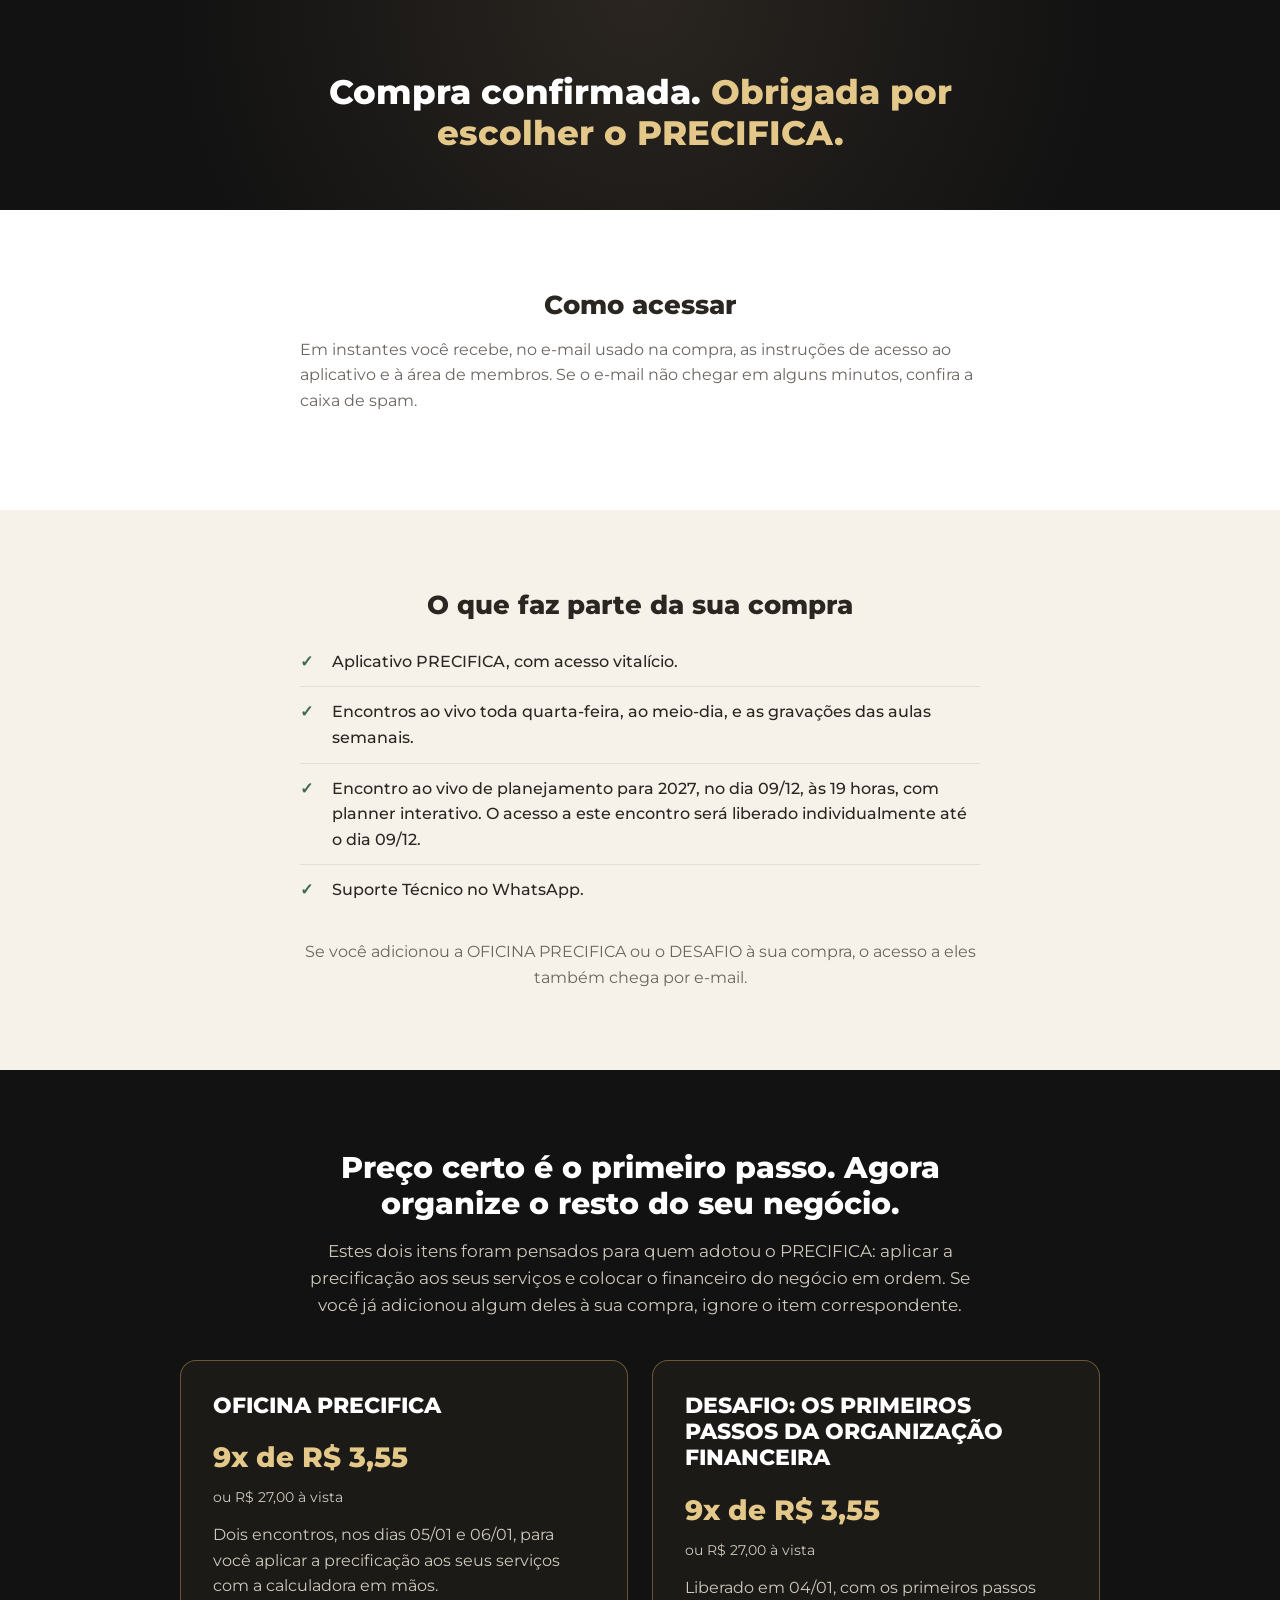
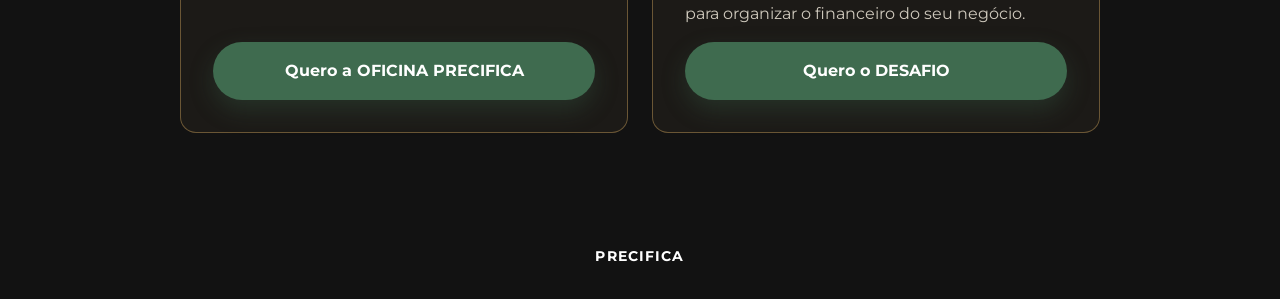
==== obrigado.html @ de4f3393 "Add files via upload" ====
<!DOCTYPE html>
<html lang="pt-BR">
<head>
<meta charset="UTF-8">
<meta name="viewport" content="width=device-width, initial-scale=1.0">
<meta name="robots" content="noindex">
<title>Compra confirmada | PRECIFICA</title>
<link rel="preconnect" href="https://fonts.googleapis.com">
<link rel="preconnect" href="https://fonts.gstatic.com" crossorigin>
<link href="https://fonts.googleapis.com/css2?family=Montserrat:wght@400;500;600;700;800;900&display=swap" rel="stylesheet">
<link rel="stylesheet" href="obrigado.css">
<style>
.obg-hero { background: radial-gradient(circle at top, #2a2520 0%, var(--black) 70%); color: var(--white); padding: 72px 0 56px; text-align: center; }
.obg-hero h1 { font-size: 34px; color: var(--white); max-width: 720px; margin: 0 auto; }
.obg-hero h1 span { color: var(--gold-light); }
.obg-bloco { max-width: 680px; margin: 0 auto; text-align: left; }
.obg-bloco h2 { font-size: 26px; text-align: center; }
.obg-lista { list-style: none; margin: 0 auto; padding: 0; max-width: 680px; text-align: left; }
.obg-lista li { padding: 12px 0 12px 32px; position: relative; border-bottom: 1px solid rgba(0,0,0,0.08); color: var(--text-dark); font-weight: 500; }
.obg-lista li:last-child { border-bottom: 0; }
.obg-lista li::before { content: "✓"; position: absolute; left: 0; color: var(--green); font-weight: 700; }
.obg-nota { text-align: center; max-width: 680px; margin: 24px auto 0; }
.obg-oferta h2 { color: var(--white); text-align: center; max-width: 720px; margin-left: auto; margin-right: auto; }
.obg-oferta .section-sub { color: #cfc9bd; text-align: center; max-width: 680px; margin-left: auto; margin-right: auto; }
.obg-cards { display: grid; grid-template-columns: 1fr; gap: 24px; max-width: 920px; margin: 32px auto 0; }
.obg-card { background: var(--black-soft); border: 1px solid rgba(201,161,90,0.45); border-radius: var(--radius); padding: 32px; text-align: left; display: flex; flex-direction: column; }
.obg-card h3 { font-size: 22px; color: var(--white); }
.obg-card .obg-preco { font-size: 28px; font-weight: 800; color: var(--gold-light); margin-bottom: 12px; }
.obg-avista { color: #cfc9bd; font-size: 14px; margin: -6px 0 14px; }
.obg-card p { color: #cfc9bd; flex-grow: 1; }
@media (min-width: 820px) { .obg-cards { grid-template-columns: 1fr 1fr; } }
@media (max-width: 600px) { .obg-hero h1 { font-size: 26px; } .obg-bloco h2 { font-size: 22px; } .obg-card { padding: 24px; } }
.obg-rodape { background: var(--black); color: #8f897e; text-align: center; padding: 32px 16px; font-size: 14px; }
.obg-rodape strong { color: var(--white); letter-spacing: 0.08em; }
</style>
<!-- Meta Pixel -->
<script>
!function(f,b,e,v,n,t,s)
{if(f.fbq)return;n=f.fbq=function(){n.callMethod?
n.callMethod.apply(n,arguments):n.queue.push(arguments)};
if(!f._fbq)f._fbq=n;n.push=n;n.loaded=!0;n.version='2.0';
n.queue=[];t=b.createElement(e);t.async=!0;
t.src=v;s=b.getElementsByTagName(e)[0];
s.parentNode.insertBefore(t,s)}(window,document,'script',
'https://connect.facebook.net/en_US/fbevents.js');
fbq('init', '912333024518049');
fbq('track', 'PageView');
</script>
<noscript><img height="1" width="1" style="display:none" alt=""
src="https://www.facebook.com/tr?id=912333024518049&ev=PageView&noscript=1"/></noscript>
<!-- Fim do Meta Pixel -->
</head>
<body>

<header class="obg-hero">
  <div class="container">
    <h1>Compra confirmada. <span>Obrigada por escolher o PRECIFICA.</span></h1>
  </div>
</header>

<section class="section section-light">
  <div class="container">
    <div class="obg-bloco">
      <h2>Como acessar</h2>
      <p>Em instantes você recebe, no e-mail usado na compra, as instruções de acesso ao aplicativo e à área de membros. Se o e-mail não chegar em alguns minutos, confira a caixa de spam.</p>
    </div>
  </div>
</section>

<section class="section section-cream">
  <div class="container">
    <div class="obg-bloco">
      <h2>O que faz parte da sua compra</h2>
    </div>
    <ul class="obg-lista">
      <li>Aplicativo PRECIFICA, com acesso vitalício.</li>
      <li>Encontros ao vivo toda quarta-feira, ao meio-dia, e as gravações das aulas semanais.</li>
      <li>Encontro ao vivo de planejamento para 2027, no dia 09/12, às 19 horas, com planner interativo. O acesso a este encontro será liberado individualmente até o dia 09/12.</li>
      <li>Suporte Técnico no WhatsApp.</li>
    </ul>
    <p class="obg-nota">Se você adicionou a OFICINA PRECIFICA ou o DESAFIO à sua compra, o acesso a eles também chega por e-mail.</p>
  </div>
</section>

<section class="section section-dark obg-oferta">
  <div class="container">
    <h2>Preço certo é o primeiro passo. Agora organize o resto do seu negócio.</h2>
    <p class="section-sub">Estes dois itens foram pensados para quem adotou o PRECIFICA: aplicar a precificação aos seus serviços e colocar o financeiro do negócio em ordem. Se você já adicionou algum deles à sua compra, ignore o item correspondente.</p>

    <div class="obg-cards">
      <div class="obg-card">
        <h3>OFICINA PRECIFICA</h3>
        <div class="obg-preco">9x de R$ 3,55</div>
        <div class="obg-avista">ou R$ 27,00 à vista</div>
        <p>Dois encontros, nos dias 05/01 e 06/01, para você aplicar a precificação aos seus serviços com a calculadora em mãos.</p>
        <a class="btn btn-primary btn-block" href="https://pay.hotmart.com/X108074579D?off=qgiktrbw">Quero a OFICINA PRECIFICA</a>
      </div>

      <div class="obg-card">
        <h3>DESAFIO: OS PRIMEIROS PASSOS DA ORGANIZAÇÃO FINANCEIRA</h3>
        <div class="obg-preco">9x de R$ 3,55</div>
        <div class="obg-avista">ou R$ 27,00 à vista</div>
        <p>Liberado em 04/01, com os primeiros passos para organizar o financeiro do seu negócio.</p>
        <a class="btn btn-primary btn-block" href="https://pay.hotmart.com/R108335498U?off=nczy18hn">Quero o DESAFIO</a>
      </div>
    </div>
  </div>
</section>

<footer class="obg-rodape"><strong>PRECIFICA</strong></footer>

</body>
</html>
---- obrigado.css ----
:root {
  --black: #121212;
  --black-soft: #1c1a17;
  --gold: #c9a15a;
  --gold-light: #e4c88a;
  --cream: #f6f1e9;
  --nude: #ece3d6;
  --white: #ffffff;
  --text-dark: #2a2622;
  --text-muted: #6b6560;
  --green: #3f6b4f;
  --green-dark: #345a42;
  --radius: 16px;
  --max-width: 1100px;
}

* { box-sizing: border-box; }

body {
  margin: 0;
  font-family: 'Montserrat', sans-serif;
  color: var(--text-dark);
  background: var(--white);
  line-height: 1.6;
  -webkit-font-smoothing: antialiased;
}

h1, h2, h3 { font-weight: 800; margin: 0 0 16px; line-height: 1.2; }
p { margin: 0 0 16px; color: var(--text-muted); }

.container {
  max-width: var(--max-width);
  margin: 0 auto;
  padding: 0 24px;
}

.center { text-align: center; }
.center .section-sub { margin-left: auto; margin-right: auto; max-width: 640px; }

/* Announcement bar */
.announce {
  background: linear-gradient(90deg, var(--gold), var(--gold-light));
  color: var(--black);
  text-align: center;
  font-size: 14px;
  font-weight: 600;
  padding: 10px 16px;
}

/* Hero */
.hero {
  background: radial-gradient(circle at top, #2a2520 0%, var(--black) 70%);
  color: var(--white);
  padding: 72px 0 56px;
}
.hero-inner { text-align: center; max-width: 760px; margin: 0 auto; }
.badge {
  display: inline-block;
  border: 1px solid var(--gold);
  color: var(--gold-light);
  font-size: 13px;
  font-weight: 600;
  letter-spacing: 0.04em;
  padding: 8px 18px;
  border-radius: 999px;
  margin-bottom: 24px;
}
.hero h1 {
  font-size: 40px;
  color: var(--white);
}
.hero h1 .accent { color: var(--gold-light); }
.hero-sub {
  font-size: 18px;
  color: #d8d2c8;
  max-width: 560px;
  margin: 0 auto 32px;
}
.trust-row {
  display: flex;
  flex-wrap: wrap;
  justify-content: center;
  gap: 10px;
  margin-top: 24px;
}
.pill {
  background: rgba(255,255,255,0.06);
  border: 1px solid rgba(255,255,255,0.14);
  color: #e6e1d6;
  font-size: 13px;
  padding: 8px 16px;
  border-radius: 999px;
}

/* Buttons */
.btn {
  display: inline-block;
  text-decoration: none;
  font-weight: 700;
  font-size: 16px;
  padding: 16px 32px;
  border-radius: 999px;
  transition: transform 0.15s ease, box-shadow 0.15s ease;
}
.btn:hover { transform: translateY(-2px); }
.btn-primary {
  background: var(--green);
  color: var(--white);
  box-shadow: 0 10px 24px rgba(63,107,79,0.3);
}
.btn-primary:hover { background: var(--green-dark); }
.btn-outline {
  background: transparent;
  border: 2px solid var(--black);
  color: var(--black);
}
.btn-block { display: block; text-align: center; width: 100%; }

/* Sections */
.section { padding: 80px 0; }
.section-light { background: var(--white); }
.section-cream { background: var(--cream); }
.section-dark { background: var(--black); color: var(--white); }
.section-dark h2, .section-dark h3 { color: var(--white); }
.section-dark p { color: #cfc9bd; }

.eyebrow {
  display: block;
  font-size: 13px;
  font-weight: 700;
  letter-spacing: 0.1em;
  color: var(--gold);
  margin-bottom: 12px;
}
.eyebrow-light { color: var(--gold-light); }
.bonus-title {
  display: block;
  font-size: 56px;
  font-weight: 900;
  letter-spacing: 0.06em;
  color: var(--gold);
  margin-bottom: 16px;
  line-height: 1;
}
.section h2 { font-size: 30px; }
.single-phrase { font-size: 26px; max-width: 640px; margin: 0 auto; }
.light { color: var(--white); }
.light-sub { color: #cfc9bd; max-width: 620px; }

.section-sub {
  font-size: 17px;
  color: var(--text-muted);
  max-width: 560px;
  margin-bottom: 40px;
}

/* Grids / cards */
.grid { display: grid; gap: 20px; margin-bottom: 32px; }
.grid-2 { grid-template-columns: repeat(2, 1fr); }
.grid-3 { grid-template-columns: repeat(3, 1fr); }
.card-wide { grid-column: span 2; }
.card {
  background: var(--white);
  border: 1px solid #eee5d8;
  border-radius: var(--radius);
  padding: 28px;
}
.section-cream .card { background: var(--white); }
.card h3 { font-size: 18px; margin-bottom: 8px; }
.card p { margin: 0; font-size: 15px; }

.center-cta { text-align: center; margin-top: 8px; }

/* Two column */
.two-col {
  display: grid;
  grid-template-columns: 1fr 1fr;
  gap: 48px;
  align-items: center;
}
.two-col.reverse { grid-template-columns: 0.8fr 1.2fr; }

.app-video-wrap {
  display: flex;
  justify-content: center;
}
.app-video {
  width: 100%;
  max-width: 320px;
  aspect-ratio: 500 / 820;
  display: block;
  border-radius: var(--radius);
  object-fit: cover;
  background: #000;
}

.about-visual {
  display: flex;
  flex-direction: column;
  gap: 16px;
}
.about-img {
  width: 100%;
  aspect-ratio: 4 / 5;
  display: block;
  border-radius: var(--radius);
  object-fit: cover;
  object-position: center 35%;
}
.about-badge {
  background: var(--nude);
  border-radius: var(--radius);
  padding: 48px 24px;
  text-align: center;
}
.since { display: block; font-size: 28px; font-weight: 800; color: var(--black); }
.since-sub { display: block; font-size: 14px; color: var(--text-muted); margin-top: 6px; }
.name { font-size: 24px; margin-bottom: 4px; }
.role { color: var(--gold); font-weight: 600; margin-bottom: 20px; }
.quote {
  font-style: italic;
  font-weight: 600;
  color: var(--text-dark);
  border-left: 3px solid var(--gold);
  padding-left: 16px;
  margin-top: 24px;
}

/* Bonus list */
.bonus-list {
  display: flex;
  flex-direction: column;
  gap: 18px;
  max-width: 560px;
  margin: 32px auto 0;
  text-align: left;
}
.bonus-item {
  display: flex;
  align-items: center;
  gap: 14px;
}
.bonus-label {
  flex-shrink: 0;
  background: var(--gold);
  color: var(--black);
  font-size: 12px;
  font-weight: 800;
  letter-spacing: 0.06em;
  padding: 6px 14px;
  border-radius: 999px;
}
.bonus-text {
  font-size: 19px;
  font-weight: 600;
  color: var(--white);
}

/* Tags / chips */
.tag-row { display: flex; flex-wrap: wrap; gap: 10px; margin-top: 16px; }
.center-row { justify-content: center; }
.tag {
  background: rgba(201,161,90,0.12);
  border: 1px solid var(--gold);
  color: var(--gold-light);
  font-size: 13px;
  font-weight: 600;
  padding: 8px 16px;
  border-radius: 999px;
}
.section-light .tag, .section-cream .tag {
  color: var(--gold);
  background: rgba(201,161,90,0.08);
}

.chip-row {
  display: flex;
  flex-wrap: wrap;
  justify-content: center;
  gap: 10px;
}
.chip {
  background: var(--nude);
  color: var(--text-dark);
  font-size: 14px;
  font-weight: 600;
  padding: 10px 18px;
  border-radius: 999px;
}

/* Pricing */
.pricing-grid {
  display: grid;
  grid-template-columns: repeat(2, 1fr);
  gap: 24px;
  max-width: 800px;
  margin: 0 auto 24px;
  text-align: left;
}
.pricing-single {
  grid-template-columns: 1fr;
  max-width: 460px;
}
.price-card {
  background: var(--white);
  border: 1px solid #eee5d8;
  border-radius: var(--radius);
  padding: 32px;
  position: relative;
  text-align: center;
}
.price-highlight {
  border: 2px solid var(--gold);
  box-shadow: 0 16px 40px rgba(201,161,90,0.18);
}
.price-badge {
  position: absolute;
  top: -14px;
  left: 50%;
  transform: translateX(-50%);
  background: var(--gold);
  color: var(--black);
  font-size: 12px;
  font-weight: 800;
  padding: 6px 16px;
  border-radius: 999px;
}
.price-tag {
  display: block;
  font-size: 12px;
  font-weight: 700;
  letter-spacing: 0.06em;
  color: var(--gold);
  margin-bottom: 8px;
}
.price-card h3 { font-size: 22px; margin-bottom: 8px; }
.price-desc { font-size: 14px; margin-bottom: 4px; }
.price-list {
  list-style: none;
  padding: 0;
  margin: 16px 0;
  font-size: 14px;
  color: var(--text-dark);
}
.price-list li { padding: 4px 0; }
.price-list li::before { content: "✓ "; color: var(--green); font-weight: 700; }
.price-old { text-decoration: line-through; color: var(--text-muted); font-size: 14px; margin-bottom: 0; }
.price-main { font-size: 28px; font-weight: 800; color: var(--text-dark); margin-bottom: 0; }
.price-cash { font-size: 14px; color: var(--text-muted); margin-bottom: 20px; }
.price-guarantee { font-size: 13px; color: var(--text-muted); text-align: center; margin: 14px 0 0; }
.fine-print { font-size: 12px; color: var(--text-muted); text-align: center; }

/* FAQ */
.narrow { max-width: 760px; }
.faq-list { margin-top: 24px; }
.faq-item {
  border-bottom: 1px solid #eee5d8;
  padding: 18px 0;
}
.faq-item summary {
  font-weight: 700;
  font-size: 16px;
  cursor: pointer;
  color: var(--text-dark);
  list-style: none;
}
.faq-item summary::-webkit-details-marker { display: none; }
.faq-item summary::before { content: "+ "; color: var(--gold); font-weight: 800; }
.faq-item[open] summary::before { content: "− "; }
.faq-item p { margin-top: 12px; font-size: 15px; }

/* Footer */
.footer {
  background: var(--black);
  color: #cfc9bd;
  padding: 40px 0;
}
.footer-logo {
  color: var(--gold-light);
  font-weight: 800;
  font-size: 20px;
  letter-spacing: 0.04em;
  margin-bottom: 8px;
}
.footer-copy { font-size: 13px; margin: 0; color: #9b9589; }

/* Responsive */
@media (max-width: 860px) {
  .grid-2, .grid-3 { grid-template-columns: 1fr; }
  .card-wide { grid-column: span 1; }
  .two-col, .two-col.reverse { grid-template-columns: 1fr; }
  .pricing-grid { grid-template-columns: 1fr; }
  .hero h1 { font-size: 30px; }
  .section h2 { font-size: 26px; }
  .bonus-title { font-size: 34px; }
}

/* ============================================================
   Seções recuperadas da página antiga — 22/10/2026
   pra quem é · painel financeiro · depoimentos
   ============================================================ */

/* --- pra quem é --- */

.especialidades {
  list-style: none;
  padding: 0;
  margin: 32px auto 0;
  max-width: 820px;
  display: flex;
  flex-wrap: wrap;
  justify-content: center;
  gap: 10px;
}

.especialidades li {
  background: var(--nude);
  color: var(--text-dark);
  font-size: 15px;
  font-weight: 600;
  padding: 10px 18px;
  border-radius: 999px;
  border: 1px solid rgba(201, 161, 90, 0.35);
}

.especialidades-nota {
  max-width: 560px;
  margin: 24px auto 0;
  font-size: 14px;
  color: var(--text-muted);
}

/* --- painel financeiro: galeria --- */

.painel-galeria {
  position: relative;
  max-width: 820px;
  margin: 32px auto 0;
}

.galeria-palco {
  background: var(--black-soft);
  border: 1px solid rgba(201, 161, 90, 0.3);
  border-radius: var(--radius);
  overflow: hidden;
}

.galeria-slide { display: none; margin: 0; }
.galeria-slide.is-ativa { display: block; }

.galeria-slide img {
  display: block;
  width: 100%;
  height: auto;
  cursor: zoom-in;
}

.galeria-nav {
  position: absolute;
  top: 50%;
  transform: translateY(-50%);
  z-index: 2;
  width: 44px;
  height: 44px;
  border-radius: 50%;
  border: 1px solid var(--gold);
  background: rgba(18, 18, 18, 0.72);
  color: var(--gold-light);
  font-size: 26px;
  line-height: 1;
  cursor: pointer;
  font-family: inherit;
  transition: background 0.15s ease, transform 0.15s ease;
}

.galeria-nav:hover { background: var(--gold); color: var(--black); }
.galeria-nav:active { transform: translateY(-50%) scale(0.94); }
.galeria-prev { left: -14px; }
.galeria-next { right: -14px; }

.galeria-barra {
  display: flex;
  align-items: center;
  justify-content: center;
  gap: 14px;
  margin-top: 16px;
}

.galeria-nome {
  font-size: 14px;
  font-weight: 700;
  letter-spacing: 0.04em;
  color: var(--gold);
}

.galeria-contador {
  font-size: 13px;
  font-weight: 600;
  color: var(--text-muted);
  font-variant-numeric: tabular-nums;
}

.galeria-pontos {
  display: flex;
  justify-content: center;
  gap: 8px;
  margin-top: 12px;
}

.galeria-ponto {
  width: 9px;
  height: 9px;
  padding: 0;
  border-radius: 50%;
  border: 1px solid var(--gold);
  background: transparent;
  cursor: pointer;
  transition: background 0.15s ease;
}

.galeria-ponto.is-ativa { background: var(--gold); }

.painel-nota {
  font-size: 13px;
  color: var(--text-muted);
  margin-top: 16px;
}

.painel-fecho {
  max-width: 580px;
  margin: 8px auto 24px;
  font-size: 16px;
}

/* --- depoimentos --- */

.depo-grid { margin: 32px 0 28px; }

.depo {
  display: flex;
  flex-direction: column;
  gap: 12px;
  text-align: left;
  margin: 0;
}

.depo blockquote {
  margin: 0;
  font-size: 15px;
  line-height: 1.65;
  color: var(--text-dark);
}

.depo-autor {
  font-size: 13px;
  font-weight: 700;
  letter-spacing: 0.03em;
  color: var(--gold);
}

.depo-print {
  width: 100%;
  height: 92px;
  object-fit: cover;
  object-position: top left;
  border-radius: 10px;
  border: 1px solid rgba(201, 161, 90, 0.3);
  cursor: zoom-in;
  margin-top: auto;
}

.depo-ver {
  font-size: 12px;
  color: var(--text-muted);
  margin-top: -4px;
}

.depo-inline {
  max-width: 420px;
  margin: 18px auto 0;
  font-size: 14px;
  font-style: italic;
  color: var(--text-muted);
  text-align: center;
}

.depo-inline span {
  display: block;
  font-style: normal;
  font-weight: 700;
  color: var(--gold);
  margin-top: 4px;
}

/* --- ampliar ao toque --- */

.zoom-overlay {
  position: fixed;
  inset: 0;
  z-index: 100;
  background: rgba(18, 18, 18, 0.92);
  display: flex;
  align-items: center;
  justify-content: center;
  padding: 24px;
}

.zoom-overlay[hidden] { display: none; }

.zoom-overlay img {
  max-width: min(960px, 100%);
  max-height: 90vh;
  width: auto;
  height: auto;
  border-radius: 12px;
}

.zoom-close {
  position: absolute;
  top: 16px;
  right: 20px;
  background: none;
  border: none;
  color: var(--white);
  font-size: 34px;
  line-height: 1;
  cursor: pointer;
}

@media (max-width: 860px) {
  .galeria-prev { left: 4px; }
  .galeria-next { right: 4px; }
}

@media (max-width: 520px) {
  .especialidades li { font-size: 14px; padding: 8px 14px; }
  .galeria-nav { width: 38px; height: 38px; font-size: 22px; }
}

/* --- bônus reescritos --- */

.bonus-intro {
  max-width: 620px;
  margin: 0 auto;
  font-size: 16px;
  line-height: 1.6;
}

.bonus-feature {
  max-width: 640px;
  margin: 36px auto 0;
  padding: 32px;
  text-align: left;
  background: var(--black-soft);
  border: 1px solid rgba(201, 161, 90, 0.45);
  border-radius: var(--radius);
}

.bonus-label-main { background: var(--gold-light); }

.bonus-feature-title {
  font-size: 26px;
  margin: 16px 0 4px;
}

.bonus-feature-sub {
  font-size: 16px;
  font-weight: 600;
  color: var(--gold-light) !important;
  margin-bottom: 14px;
}

.bonus-feature-text {
  font-size: 15px;
  line-height: 1.65;
  margin-bottom: 16px;
}

.bonus-list { max-width: 640px; }

.bonus-item { align-items: flex-start; }

.bonus-body {
  display: flex;
  flex-direction: column;
  gap: 6px;
}

.bonus-desc {
  font-size: 14px;
  line-height: 1.6;
  margin: 0;
}

.bonus-value {
  font-size: 13px;
  font-weight: 700;
  letter-spacing: 0.04em;
  color: var(--gold);
}

.bonus-total {
  max-width: 560px;
  margin: 32px auto 0;
  font-size: 15px;
}

.bonus-total strong { color: var(--gold-light); }

@media (max-width: 860px) {
  .bonus-feature { padding: 24px; }
  .bonus-feature-title { font-size: 22px; }
  .bonus-list { gap: 24px; }
}

/* --- card de oferta: lista do que está incluso --- */

.price-list { text-align: left; }

.price-list li {
  display: flex;
  align-items: baseline;
  gap: 8px;
  line-height: 1.45;
}

.price-list li::before { flex-shrink: 0; }

.price-list li span {
  flex-shrink: 0;
  margin-left: auto;
  padding-left: 12px;
  font-weight: 700;
  color: var(--gold);
  font-variant-numeric: tabular-nums;
}

.price-bonus-soma {
  font-size: 13px;
  font-weight: 700;
  color: var(--text-muted);
  margin: 0 0 14px;
}

.bonus-data {
  font-size: 13px;
  font-weight: 600;
  color: var(--gold-light);
}
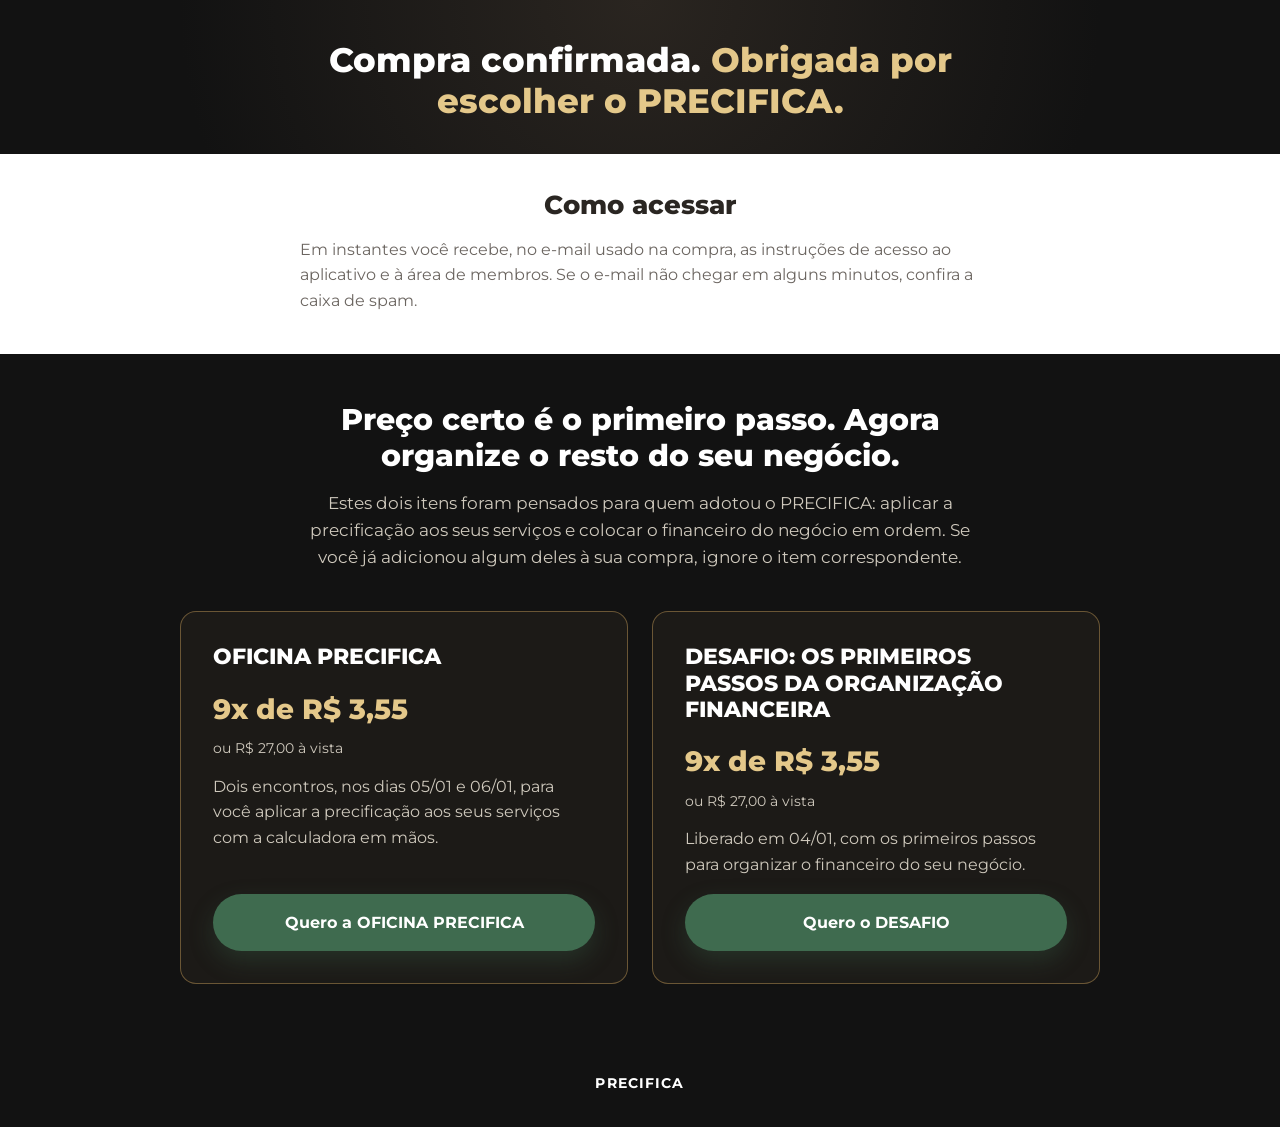
==== commit e6118fd3: "Add files via upload" ====
--- a/obrigado.html
+++ b/obrigado.html
@@ -10,9 +10,12 @@
 <link href="https://fonts.googleapis.com/css2?family=Montserrat:wght@400;500;600;700;800;900&display=swap" rel="stylesheet">
 <link rel="stylesheet" href="obrigado.css">
 <style>
-.obg-hero { background: radial-gradient(circle at top, #2a2520 0%, var(--black) 70%); color: var(--white); padding: 72px 0 56px; text-align: center; }
+.obg-hero { background: radial-gradient(circle at top, #2a2520 0%, var(--black) 70%); color: var(--white); padding: 40px 0 32px; text-align: center; }
 .obg-hero h1 { font-size: 34px; color: var(--white); max-width: 720px; margin: 0 auto; }
 .obg-hero h1 span { color: var(--gold-light); }
+.obg-acesso { padding: 36px 0 40px; }
+.obg-acesso p { margin-bottom: 0; }
+.obg-oferta { padding: 48px 0 56px; }
 .obg-bloco { max-width: 680px; margin: 0 auto; text-align: left; }
 .obg-bloco h2 { font-size: 26px; text-align: center; }
 .obg-lista { list-style: none; margin: 0 auto; padding: 0; max-width: 680px; text-align: left; }
@@ -29,7 +32,7 @@
 .obg-avista { color: #cfc9bd; font-size: 14px; margin: -6px 0 14px; }
 .obg-card p { color: #cfc9bd; flex-grow: 1; }
 @media (min-width: 820px) { .obg-cards { grid-template-columns: 1fr 1fr; } }
-@media (max-width: 600px) { .obg-hero h1 { font-size: 26px; } .obg-bloco h2 { font-size: 22px; } .obg-card { padding: 24px; } }
+@media (max-width: 600px) { .obg-hero { padding: 32px 0 24px; } .obg-hero h1 { font-size: 26px; } .obg-oferta { padding: 40px 0 48px; } .obg-bloco h2 { font-size: 22px; } .obg-card { padding: 24px; } }
 .obg-rodape { background: var(--black); color: #8f897e; text-align: center; padding: 32px 16px; font-size: 14px; }
 .obg-rodape strong { color: var(--white); letter-spacing: 0.08em; }
 </style>
@@ -58,27 +61,12 @@
   </div>
 </header>
 
-<section class="section section-light">
+<section class="section section-light obg-acesso">
   <div class="container">
     <div class="obg-bloco">
       <h2>Como acessar</h2>
       <p>Em instantes você recebe, no e-mail usado na compra, as instruções de acesso ao aplicativo e à área de membros. Se o e-mail não chegar em alguns minutos, confira a caixa de spam.</p>
     </div>
-  </div>
-</section>
-
-<section class="section section-cream">
-  <div class="container">
-    <div class="obg-bloco">
-      <h2>O que faz parte da sua compra</h2>
-    </div>
-    <ul class="obg-lista">
-      <li>Aplicativo PRECIFICA, com acesso vitalício.</li>
-      <li>Encontros ao vivo toda quarta-feira, ao meio-dia, e as gravações das aulas semanais.</li>
-      <li>Encontro ao vivo de planejamento para 2027, no dia 09/12, às 19 horas, com planner interativo. O acesso a este encontro será liberado individualmente até o dia 09/12.</li>
-      <li>Suporte Técnico no WhatsApp.</li>
-    </ul>
-    <p class="obg-nota">Se você adicionou a OFICINA PRECIFICA ou o DESAFIO à sua compra, o acesso a eles também chega por e-mail.</p>
   </div>
 </section>
 
